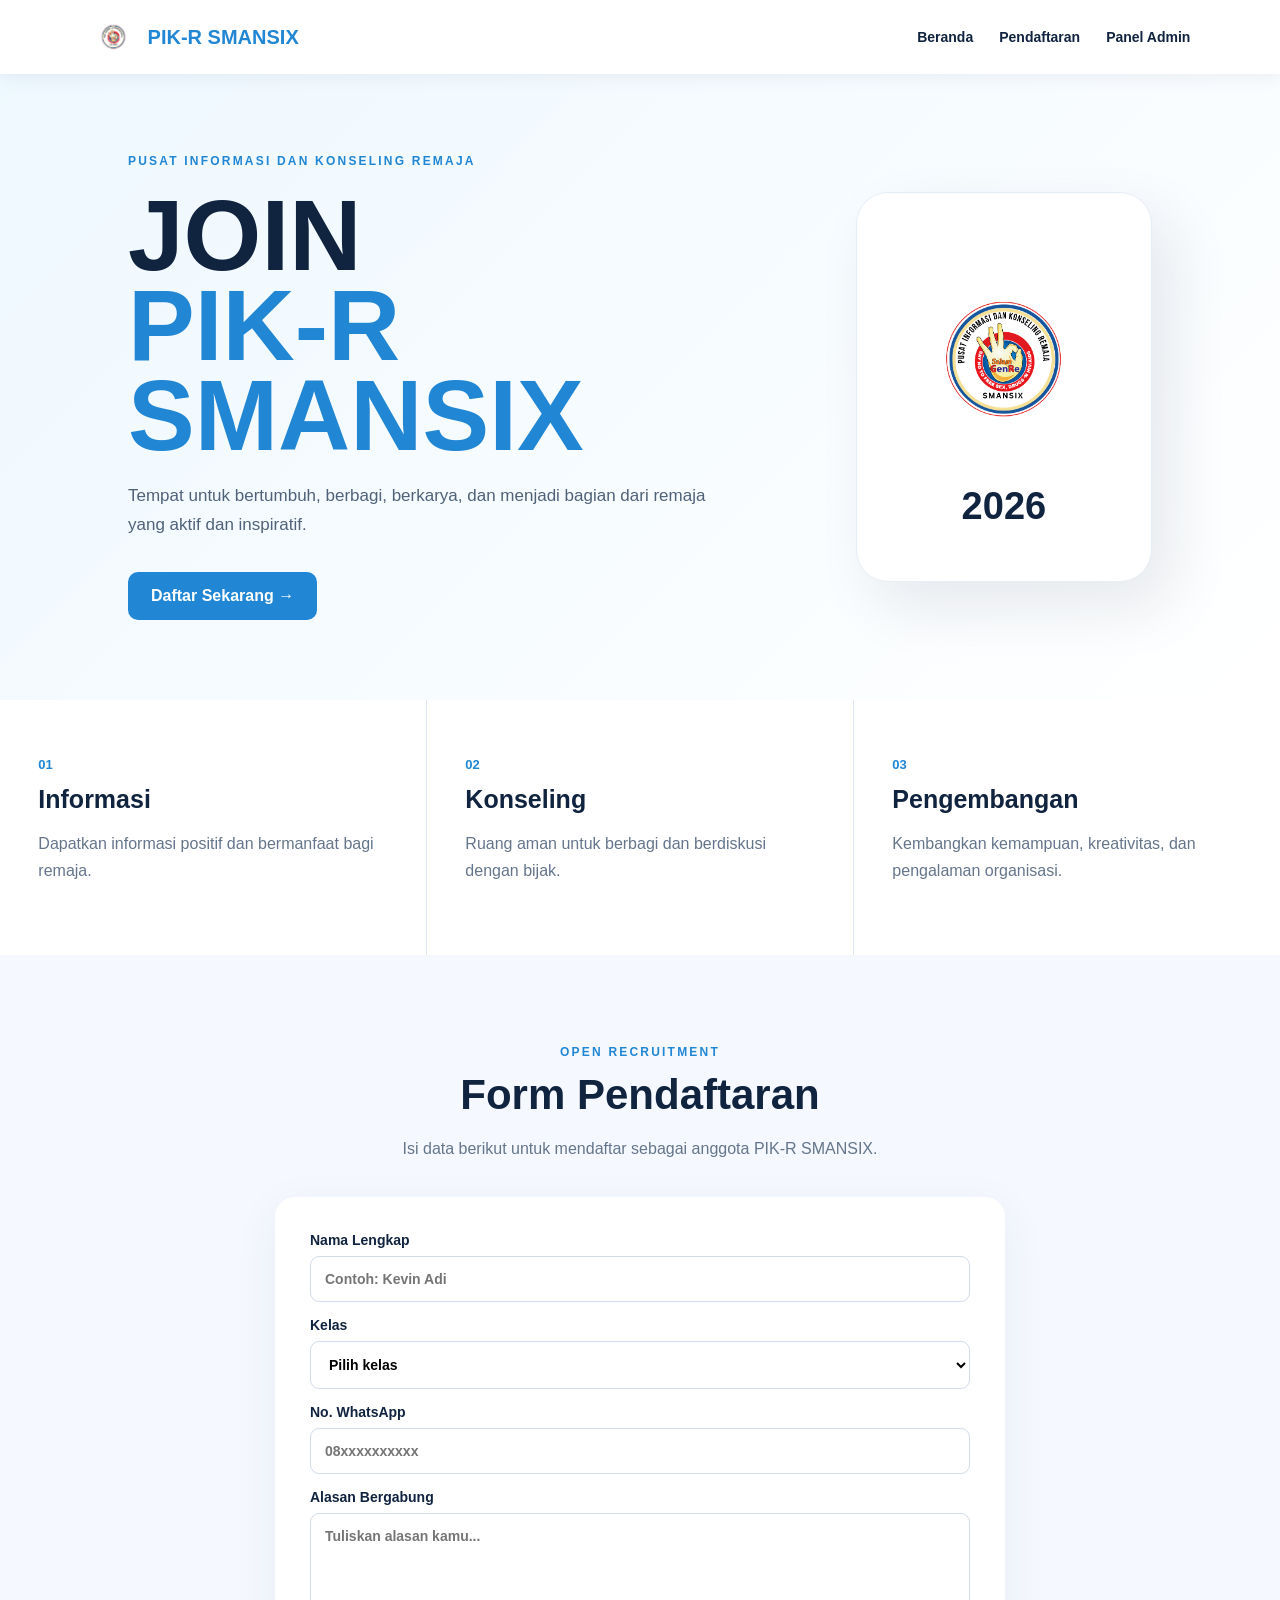
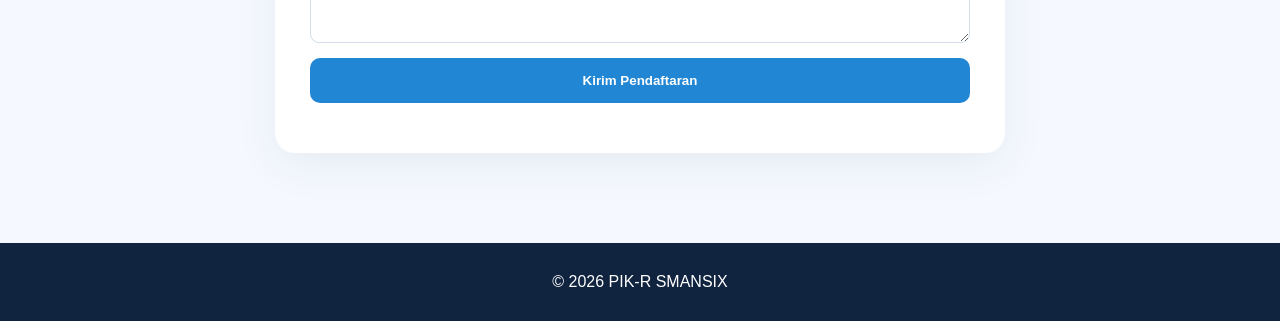
==== index.html @ 501d676a "Add files via upload" ====
<!DOCTYPE html>
<html lang="id">
<head>
<meta charset="UTF-8">
<meta name="viewport" content="width=device-width, initial-scale=1.0">
<title>PIK-R SMANSIX — Pendaftaran</title>
<link rel="stylesheet" href="style.css">
</head>
<body>
<header class="nav">
  <div class="brand"><img src="logo-pikr.png" alt="Logo PIK-R SMANSIX"><span>PIK-R SMANSIX</span></div>
  <nav>
    <a href="#home">Beranda</a>
    <a href="#daftar">Pendaftaran</a>
    <a href="admin.html">Panel Admin</a>
  </nav>
</header>

<main>
<section class="hero" id="home">
  <div class="hero-copy">
    <div class="eyebrow">PUSAT INFORMASI DAN KONSELING REMAJA</div>
    <h1>JOIN<br><span>PIK-R SMANSIX</span></h1>
    <p>Tempat untuk bertumbuh, berbagi, berkarya, dan menjadi bagian dari remaja yang aktif dan inspiratif.</p>
    <a class="btn" href="#daftar">Daftar Sekarang →</a>
  </div>
  <div class="hero-card"><img src="logo-pikr.png" class="hero-logo" alt="Logo PIK-R SMANSIX"><strong>2026</strong></div>
</section>

<section class="info">
  <div><b>01</b><h3>Informasi</h3><p>Dapatkan informasi positif dan bermanfaat bagi remaja.</p></div>
  <div><b>02</b><h3>Konseling</h3><p>Ruang aman untuk berbagi dan berdiskusi dengan bijak.</p></div>
  <div><b>03</b><h3>Pengembangan</h3><p>Kembangkan kemampuan, kreativitas, dan pengalaman organisasi.</p></div>
</section>

<section class="register" id="daftar">
  <div class="section-title">
    <div class="eyebrow">OPEN RECRUITMENT</div>
    <h2>Form Pendaftaran</h2>
    <p>Isi data berikut untuk mendaftar sebagai anggota PIK-R SMANSIX.</p>
  </div>
  <form id="form">
    <label>Nama Lengkap<input id="nama" required placeholder="Contoh: Kevin Adi"></label>
    <label>Kelas<select id="kelas" required><option value="">Pilih kelas</option><option>X</option><option>XI</option><option>XII</option></select></label>
    <label>No. WhatsApp<input id="wa" required placeholder="08xxxxxxxxxx"></label>
    <label>Alasan Bergabung<textarea id="alasan" required placeholder="Tuliskan alasan kamu..."></textarea></label>
    <button class="btn" type="submit">Kirim Pendaftaran</button>
    <div id="success" class="success"></div>
  </form>
</section>
</main>
<footer>© 2026 PIK-R SMANSIX</footer>
<script>
const form=document.getElementById('form');
form.addEventListener('submit',e=>{
 e.preventDefault();
 const data={nama:nama.value,kelas:kelas.value,wa:wa.value,alasan:alasan.value,waktu:new Date().toLocaleString('id-ID')};
 const list=JSON.parse(localStorage.getItem('pikr_demo')||'[]');
 list.unshift(data); localStorage.setItem('pikr_demo',JSON.stringify(list));
 form.reset(); document.getElementById('success').textContent='✓ Pendaftaran berhasil! Data masuk ke preview Panel Admin.';
});
</script>
</body>
</html>
---- style.css ----
*{box-sizing:border-box}html{scroll-behavior:smooth}body{margin:0;font-family:Inter,Arial,sans-serif;color:#10233f;background:#f5f9ff}a{text-decoration:none;color:inherit}.nav{height:74px;background:#fff;display:flex;align-items:center;justify-content:space-between;padding:0 7%;position:sticky;top:0;z-index:5;box-shadow:0 2px 18px #10233f12}.brand{font-weight:900;font-size:20px;color:#10233f;display:flex;align-items:center;gap:10px}.brand img{width:48px;height:48px;object-fit:contain}.brand span{color:#2186d4}.nav nav{display:flex;gap:26px;font-weight:700;font-size:14px}.hero{min-height:610px;padding:80px 10%;display:flex;align-items:center;justify-content:space-between;gap:50px;background:linear-gradient(135deg,#eef8ff,#fff)}.eyebrow{font-size:12px;letter-spacing:2.2px;font-weight:900;color:#2186d4}.hero h1{font-size:clamp(55px,8vw,100px);line-height:.9;margin:22px 0}.hero h1 span{color:#2186d4}.hero-copy>p{max-width:580px;line-height:1.7;color:#50627a;font-size:17px;margin-bottom:32px}.btn{display:inline-block;background:#2186d4;color:#fff;border:0;border-radius:10px;padding:15px 23px;font-weight:800;cursor:pointer}.hero-card{width:330px;height:390px;border-radius:32px;background:#fff;display:flex;flex-direction:column;align-items:center;justify-content:center;color:#10233f;box-shadow:20px 25px 60px #10233f18;border:1px solid #e7eef6}.circle{width:180px;height:180px;border:2px solid #2186d4;border-radius:50%;display:grid;place-items:center;font-size:28px;font-weight:900}.mini{letter-spacing:5px;margin:22px 0 8px}.hero-logo{width:230px;height:230px;object-fit:contain}.hero-card strong{font-size:38px;margin-top:10px}.info{display:grid;grid-template-columns:repeat(3,1fr);gap:1px;background:#dce7f2}.info div{padding:55px 9%;background:#fff}.info b{color:#2186d4;font-size:13px}.info h3{font-size:25px;margin:12px 0}.info p,.section-title p{color:#65758b;line-height:1.7}.register{max-width:780px;margin:auto;padding:90px 25px}.section-title{text-align:center;margin-bottom:35px}.section-title h2{font-size:42px;margin:12px 0}.register form{background:#fff;padding:35px;border-radius:20px;box-shadow:0 12px 45px #10233f10;display:grid;gap:15px}label{font-weight:800;font-size:14px}input,select,textarea{display:block;width:100%;margin-top:8px;border:1px solid #d3dce8;border-radius:9px;padding:14px;font:inherit;background:#fff}textarea{min-height:130px;resize:vertical}.success{color:#16834b;font-weight:800}.admin{padding:55px 6%}.admin-head{display:flex;justify-content:space-between;align-items:center;margin-bottom:35px}.admin-head h1{font-size:48px;margin:10px 0}.admin-head p{color:#65758b}.stat{background:#fff;border-radius:16px;padding:20px 28px;text-align:center;box-shadow:0 8px 30px #10233f0c}.stat strong{display:block;font-size:36px;color:#2186d4}.stat small{color:#65758b}.toolbar{display:flex;gap:10px;margin-bottom:18px}.toolbar input{max-width:350px;margin:0}.toolbar select{width:150px;margin:0}.toolbar button{border:0;border-radius:9px;padding:12px 16px;cursor:pointer;font-weight:800}.danger,.small-danger{background:#d94a43;color:#fff}.table-wrap{overflow:auto;background:#fff;border-radius:16px;box-shadow:0 8px 30px #10233f0c}table{border-collapse:collapse;width:100%;min-width:950px}th,td{padding:15px;border-bottom:1px solid #edf0f4;text-align:left;vertical-align:top}th{background:#f8fafc;font-size:13px}.small-danger{border:0;border-radius:6px;padding:8px 10px;cursor:pointer}.empty{text-align:center;padding:50px;color:#65758b}.note{color:#65758b;font-size:13px;margin-top:18px}footer{text-align:center;background:#10233f;color:#fff;padding:30px}@media(max-width:750px){.nav{padding:0 20px}.nav nav{gap:10px}.hero{padding:60px 25px;display:block}.hero-card{display:none}.info{grid-template-columns:1fr}.info div{padding:35px 25px}.admin{padding:35px 18px}.admin-head{align-items:flex-start;gap:15px}.admin-head h1{font-size:36px}.toolbar{flex-direction:column}.toolbar input,.toolbar select{max-width:none;width:100%}}
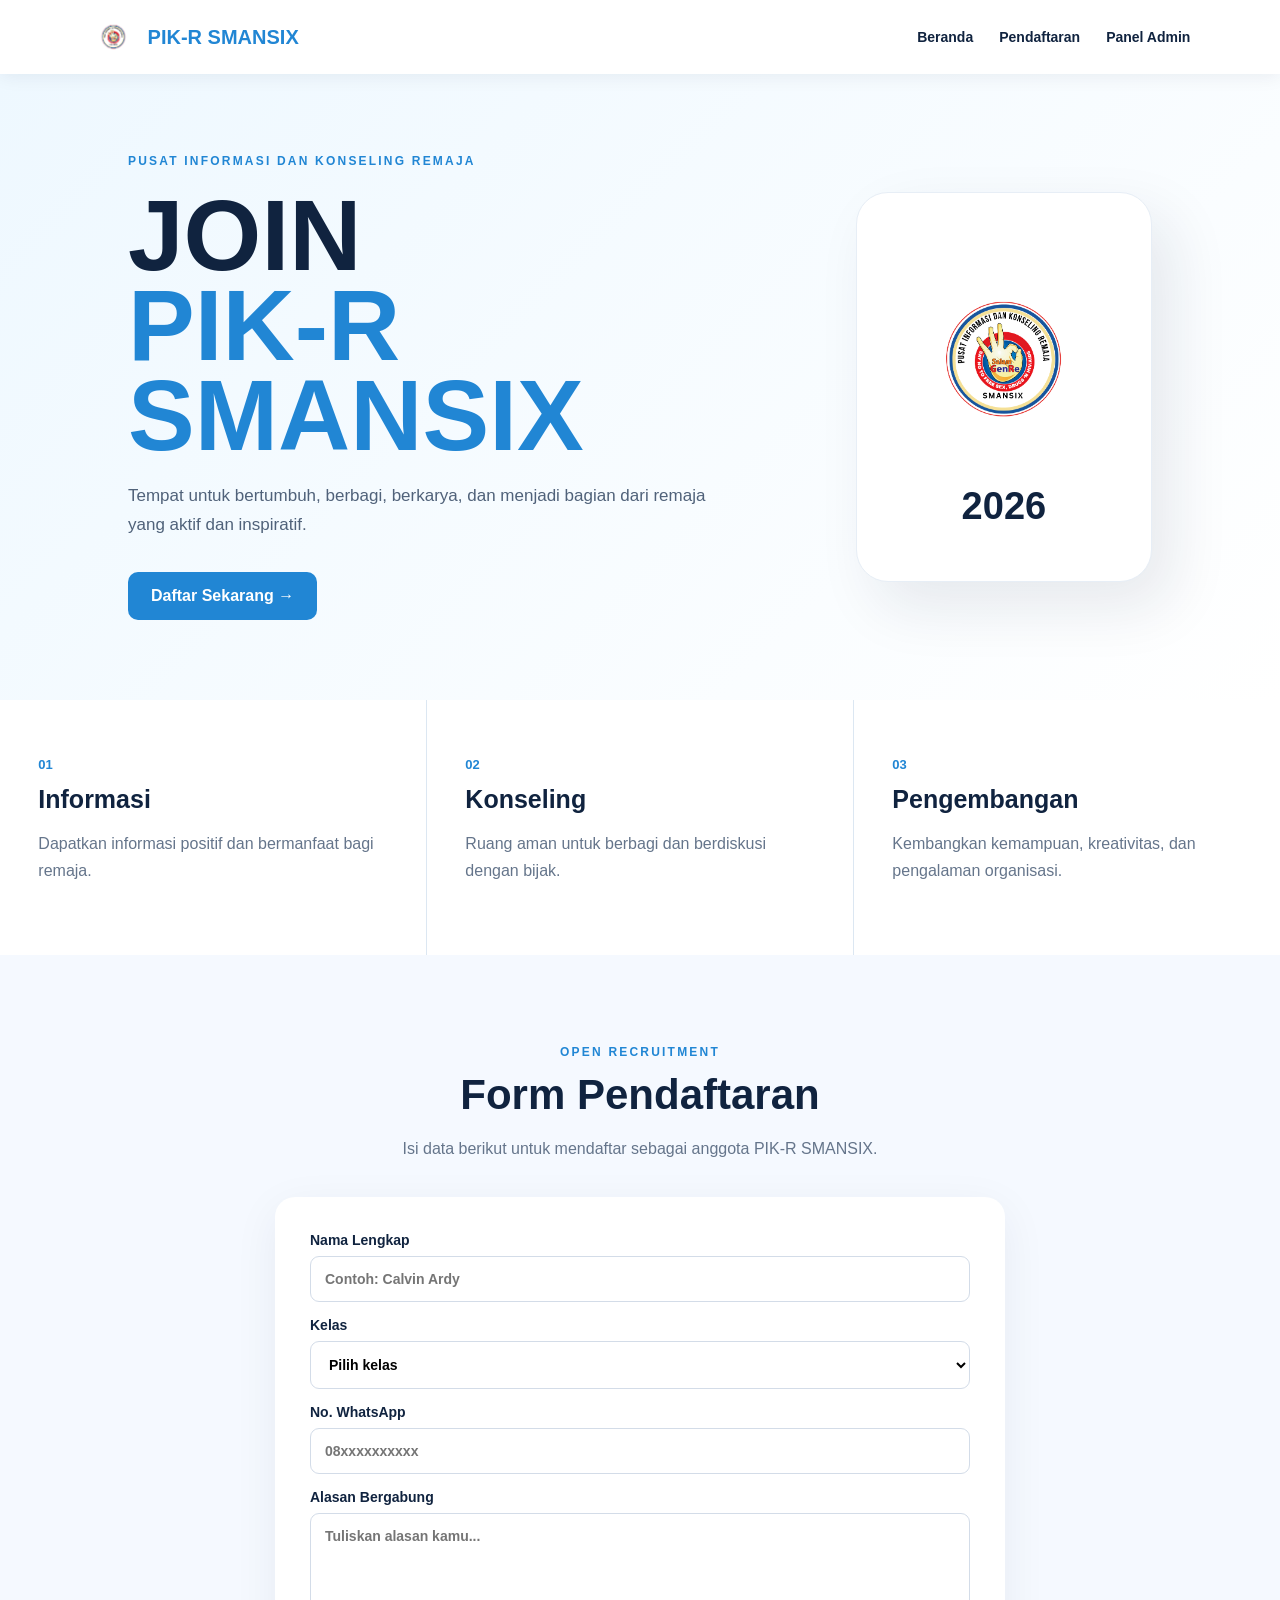
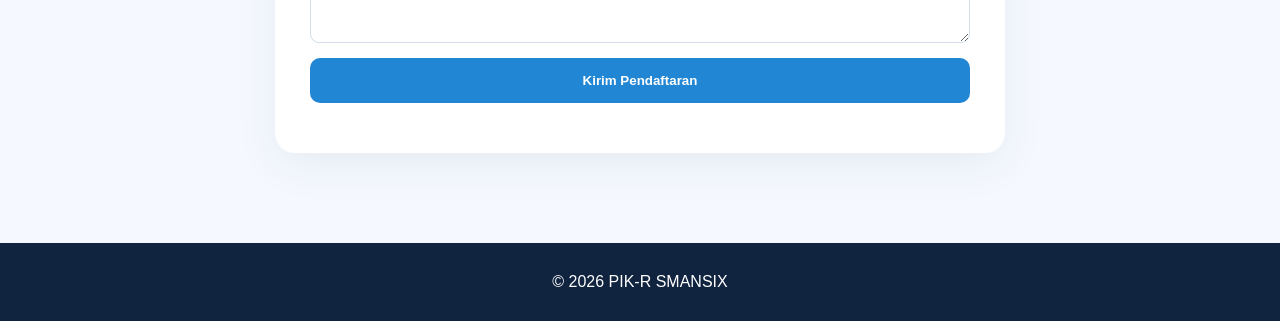
==== commit e811c70c: "Update index.html" ====
--- a/index.html
+++ b/index.html
@@ -40,7 +40,7 @@
     <p>Isi data berikut untuk mendaftar sebagai anggota PIK-R SMANSIX.</p>
   </div>
   <form id="form">
-    <label>Nama Lengkap<input id="nama" required placeholder="Contoh: Kevin Adi"></label>
+    <label>Nama Lengkap<input id="nama" required placeholder="Contoh: Calvin Ardy"></label>
     <label>Kelas<select id="kelas" required><option value="">Pilih kelas</option><option>X</option><option>XI</option><option>XII</option></select></label>
     <label>No. WhatsApp<input id="wa" required placeholder="08xxxxxxxxxx"></label>
     <label>Alasan Bergabung<textarea id="alasan" required placeholder="Tuliskan alasan kamu..."></textarea></label>
@@ -61,4 +61,4 @@
 });
 </script>
 </body>
-</html>+</html>
